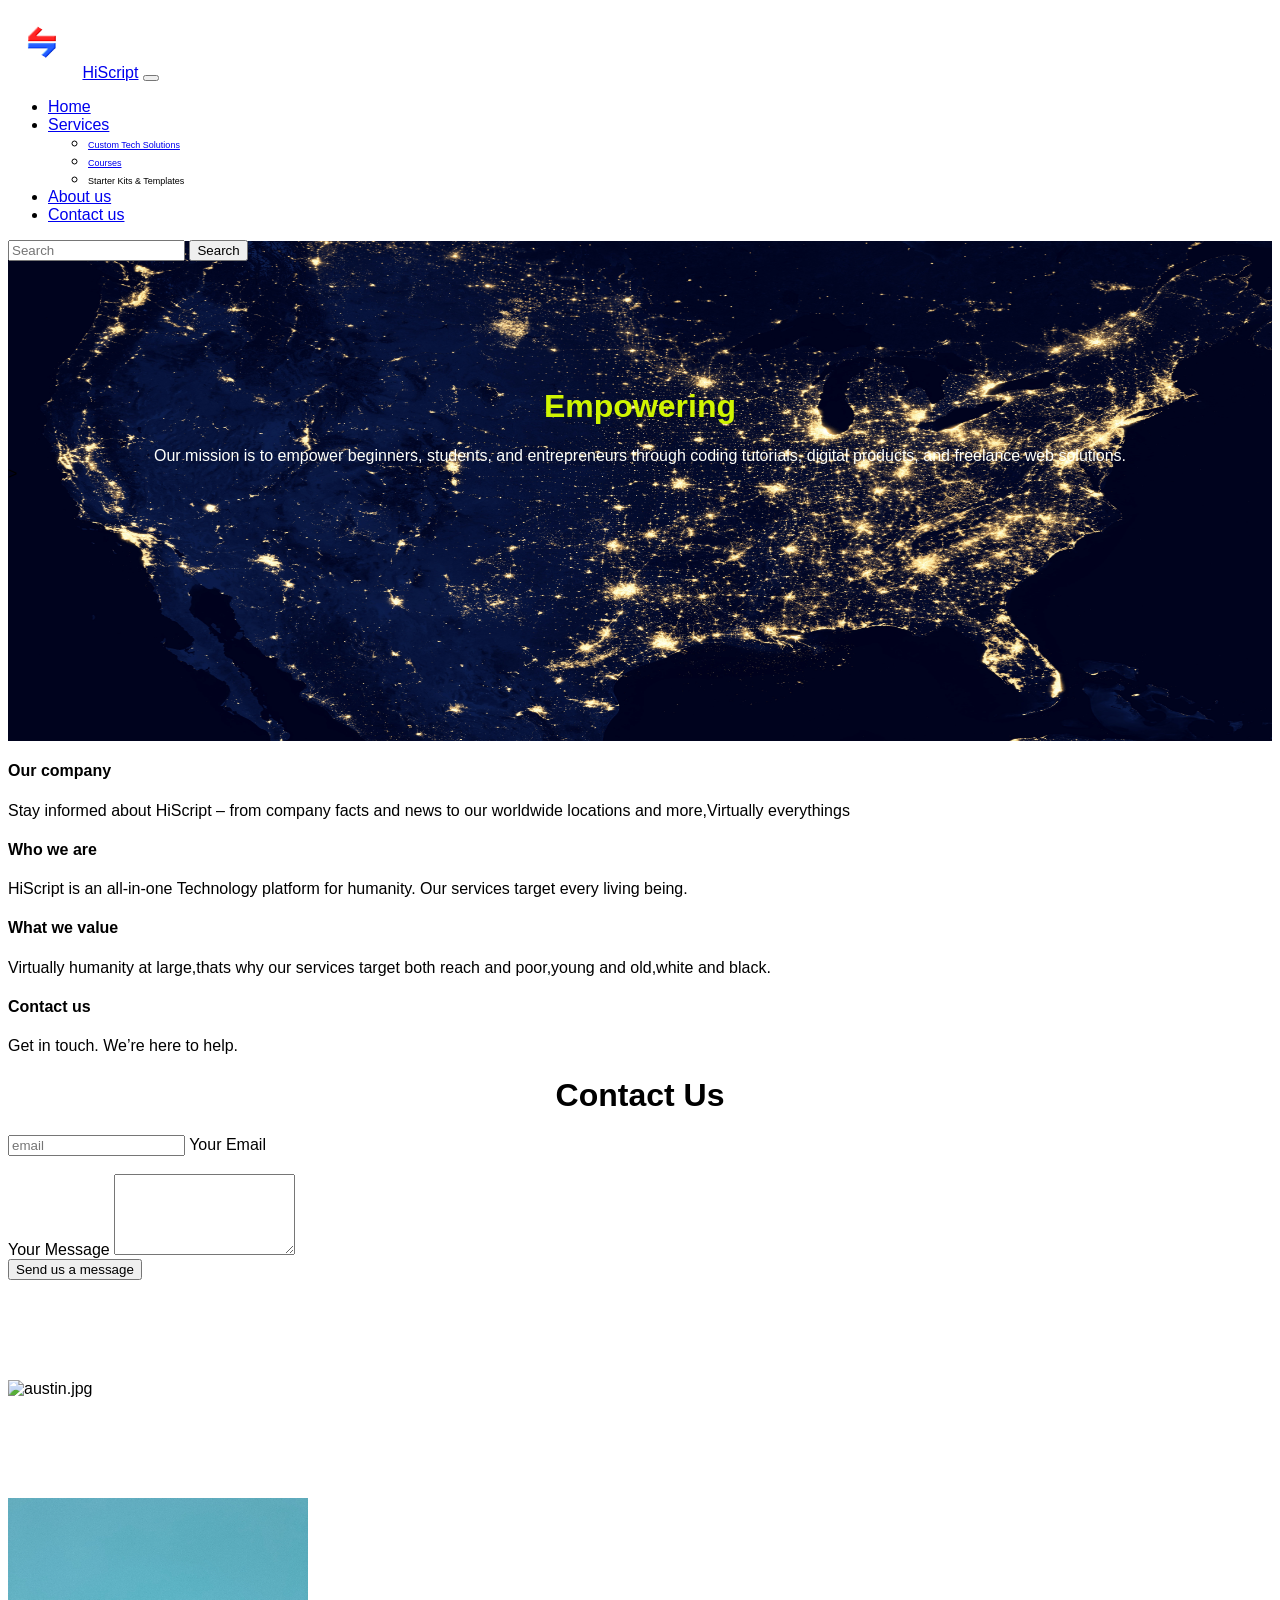
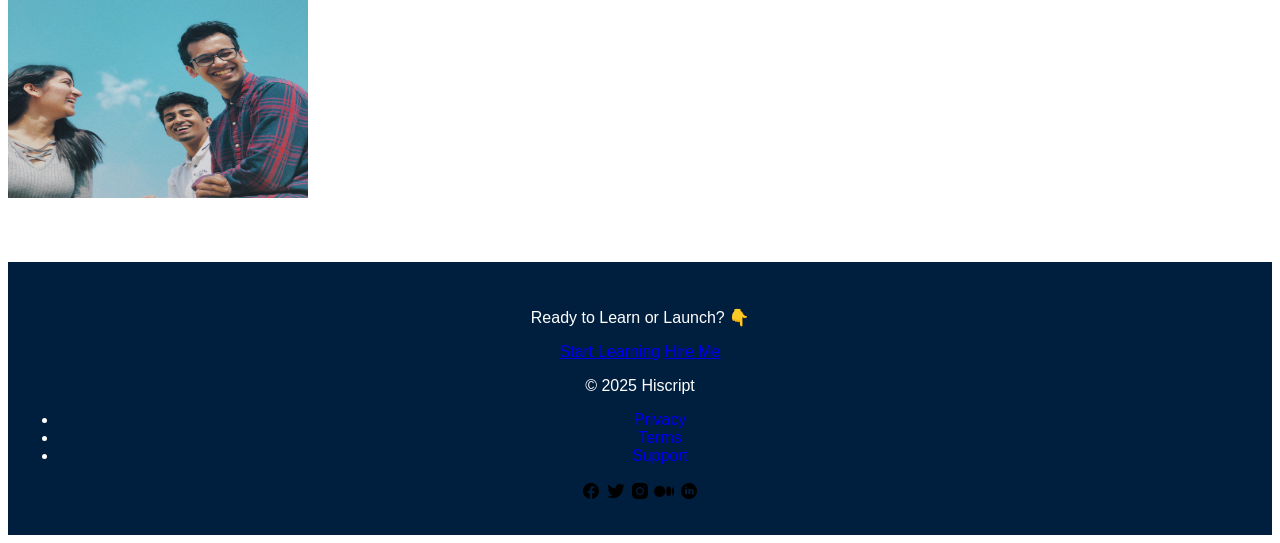
==== about.html @ d9910b29 "Add website files" ====
<!DOCTYPE html>
<html>
    <head>
        <meta charset="utf-8">
        <meta name="viewport" content="width=device-width, initial-scale=1">
        <link href="css/bootstrap.min.css" rel="stylesheet">
        <link href="nav.css" rel="stylesheet">
        <link rel="SHORTCUT ICON" type="image/x-icon" href="logo.png">
        <title>HiScript - Official Home Page
        A home of opportunities
        </title>
        
    </head>
    <body>
        <!--navbar-->
        <nav class="navbar navbar-expand-md navbar-dark fixed-top bg-dark">
            <div class="container-fluid">
                <img src="logo.png" alt="logo" width="70px" height="70px">
                <a class="navbar-brand" href="index.html">HiScript</a>
                <button class="navbar-toggler" type="button" data-bs-toggle="collapse" data-bs-target="#navbarCollapse"
                aria-controls="navbarCollapse" aria-expanded="false" aria-label="Toggle navigation">
                <span class="navbar-toggler-icon"></span>
                </button>
                <div class="collapse navbar-collapse" id="navbarCollapse">
                    <ul class="navbar-nav me-auto mb-2 mb-md-0">
                        <li class="nav-item">
                            <a class="nav-link active" aria-current="page" href="index.html">Home</a>
                        </li>

                       <li class="nav-item dropdown">
                            <a class="nav-link dropdown-toggle" href="#" id="dropdown01" 
                            data-bs-toggle="dropdown" aria-expanded="false" 
                            >Services</a>
                            <ul class="dropdown-menu" aria-labelledby="dropdown01">
                            <li><a class="dropdown-item" href="custom.html" target="_blank" style=" font-style: inherit; font-size: xx-small;">Custom Tech Solutions</a></li>
                            <li><a class="dropdown-item" href="course.html" target="_blank" style=" font-style: inherit; font-size: xx-small;">Courses</a></li>
                            <li><a class="dropdown-item"  onclick="signUp()" style=" font-style: inherit; font-size: xx-small;">Starter Kits & Templates</a></li>
                            
                            </ul>
                        </li>

                        <li class="nav-item">
                            <a class="nav-link active" aria-current="page" href="about.html">About us</a>
                        </li>

                        <li class="nav-item">
                            <a class="nav-link active" aria-current="page" href="book.html">Contact us</a>
                        </li>

                        
                    </ul>
                    <form class="d-flex" role="search">
                        <input class="form-control me-2" type="search" placeholder="Search" aria-label="Search">
                        <button class="btn btn-primary" type="submit">Search</button>
                    </form>
                </div>
            
            </div>

        </nav>

        <!--content-->
        <main>
            <div class="col-md-12" id="navc">
        
                <div class="container-fluid-py-5">
            
                
                    <p class="col-md-8 fs-4" style="margin-top: 0px; color: aliceblue;"><br>
                        <br><br><br><br><br><br>
                        <center>
                        <h1 class="display-5 fw-bold" style=" color: rgb(208, 245, 2); ">Empowering </h1>
                        <span style= " color: rgb(254, 255, 250);"> Our mission is to  empower beginners, students, and 
                            entrepreneurs through coding 
                            tutorials, digital products, and freelance web solutions.</span></center
                    </p>
                    >
                </div>
                        
                    
                
            </div>	
            
            
            <div class="a-example-divider"></div>

            <div class="container">
                <div class="row">
                    <div class="col-sm-3 themed-grid-col">
                        <h4>Our company</h4>
                        <p>Stay informed about HiScript – from company facts and news
                            to our worldwide locations and more,Virtually
                            everythings</p>
                    </div>
                    <div class="col-sm-3 themed-grid-col"><h4>Who we are</h4>
                        <p>HiScript is an all-in-one Technology platform for humanity.
                            Our services target every living being.</p>
                    </div>
                    <div class="col-sm-3 themed-grid-col"><h4>What we value</h4>
                        <p>Virtually humanity at large,thats why our services 
                            target both reach and poor,young and old,white and black.
                        </div>
                    <div class="col-sm-3 themed-grid-col"><h4>Contact us</h4>
                        <p>Get in touch. We’re here to help.
                            </p>
                    </div>
                </div>
            </div>
            
            <!-- Contact Form -->
            <div class="container w-100 m-auto"  >
                <div class="row">
                    <div class="col-12-text-center">
                    <form action="https://formspree.io/f/xanbnzyd" method="POST">
                            <center>
                            <h1 class="h3 mb-3 fw-normal">Contact Us</h1></center>

                            

                            <div class="form-floating">
                                <input type="email" class="form-control" id="floatingPassword" placeholder="email">
                                <label for="floatingPassword">Your Email</label>
                            </div>

                            <div class="mb-3"><br>
                                <label for="message" class="form-label">Your Message</label>
                                <textarea name="message" class="form-control" id="message" rows="5" required></textarea>
                            </div>

                        

                            <button class="btn btn-primary w-100 py-2" type="submit" onclick="thankYou()">
                                Send us a message
                            </button>
                            

                        </form> 
                    </div>
                </div>
            </div>
            <div class="a-example-divider"></div>

            <div class="container">
                <div class="row py-4">
                    <div class="col-md-6 themed-grid-col text-center">
                        <img src="images/austin.jpg" alt="austin.jpg" width="300" height="300" 
                        style="margin-top: 100px;">
            
                    </div>

                    <div class="col-md-6 themed-grid-col text-center">
                        <img src="images/manaj.jpg" alt="austin.jpg" width="300" height="300"
                        style="margin-top: 100px;">
                    </div>
                    
                </div>
                        
                
            </div>

         
        
            <!-- Footer -->
            <footer class="footer">
                <p>Ready to Learn or Launch? 👇</p>
                <a href="course.html" class="btn btn-outline-light">Start Learning</a>
                <a href="book.html" class="btn btn-light">Hire Me</a>
                <p class="mt-3">© 2025 Hiscript</p>
                
                <ul class="list-inline">
                <li class="list-inline-item"><a href="#" style="text-decoration: none;">Privacy</a></li>
                <li class="list-inline-item"><a href="#" style="text-decoration: none;">Terms</a></li>
                <li class="list-inline-item"><a href="#" style="text-decoration: none;">Support</a></li>
                </ul>

                
                <div class="social">
                    
                <a href="#" target="_blank"><img src="images/fso.png" height="20" width="20"></a>

                <a href="#" target="_blank"><img src="images/social (2).png" height="20" width="20"></a>

                <a href="#" target="_blank"><img src="images/social (3).png" height="20" width="20"></a>

                <a href="#" target="_blank"><img src="images/social (4).png" height="20" width="20"></a>

                <a href="#" target="_blank"><img src="images/social (5).png" height="20" width="20"></a>

                </div>
            </footer>
        </main>


        <script src="js/bootstrap.bundle.min.js"></script>
        <script src="book.js"></script>
    </body>
</html>
---- nav.css ----
body {
      font-family: 'Segoe UI', sans-serif;
    }
    .hero {
      background: linear-gradient(135deg, #001f3f, #0074d9);
      color: white;
      padding: 100px 20px;
      text-align: center;
    }

    .hero h1{
        margin-top: 100px;
    }
    .section-title {
      font-size: 1.8rem;
      font-weight: 600;
      margin-top: 60px;
      margin-bottom: 30px;
    }
    .cta-buttons a {
      margin: 10px;
    }
    .footer {
      background-color: #001f3f;
      color: white;
      text-align: center;
      padding: 30px 10px;
      margin-top: 60px;
    }

    .form-signin {
    max-width: 330px;
    padding: 1rem;
    background-image: url("images/diana-polekhina-G0yOf-OF-SA-unsplash.jpg");
    }

    #navcoll{background-image: url('images/lap.jpg');
        background-size: 100% 100%; height: 500px; margin-bottom: 10px; margin-top:-20px; }
    
    #navcok{background-image: url('images/lon\ \(2\).jpg');
                            background-size: 100% 100%;  
                            height: 500px; margin-bottom: 10px; margin-top:-20px; }
    
    #navc{background-image: url('images/nasa.jpg');
          background-size: 100% 100%; height: 500px; margin-bottom: 10px; margin-top: -20px; }
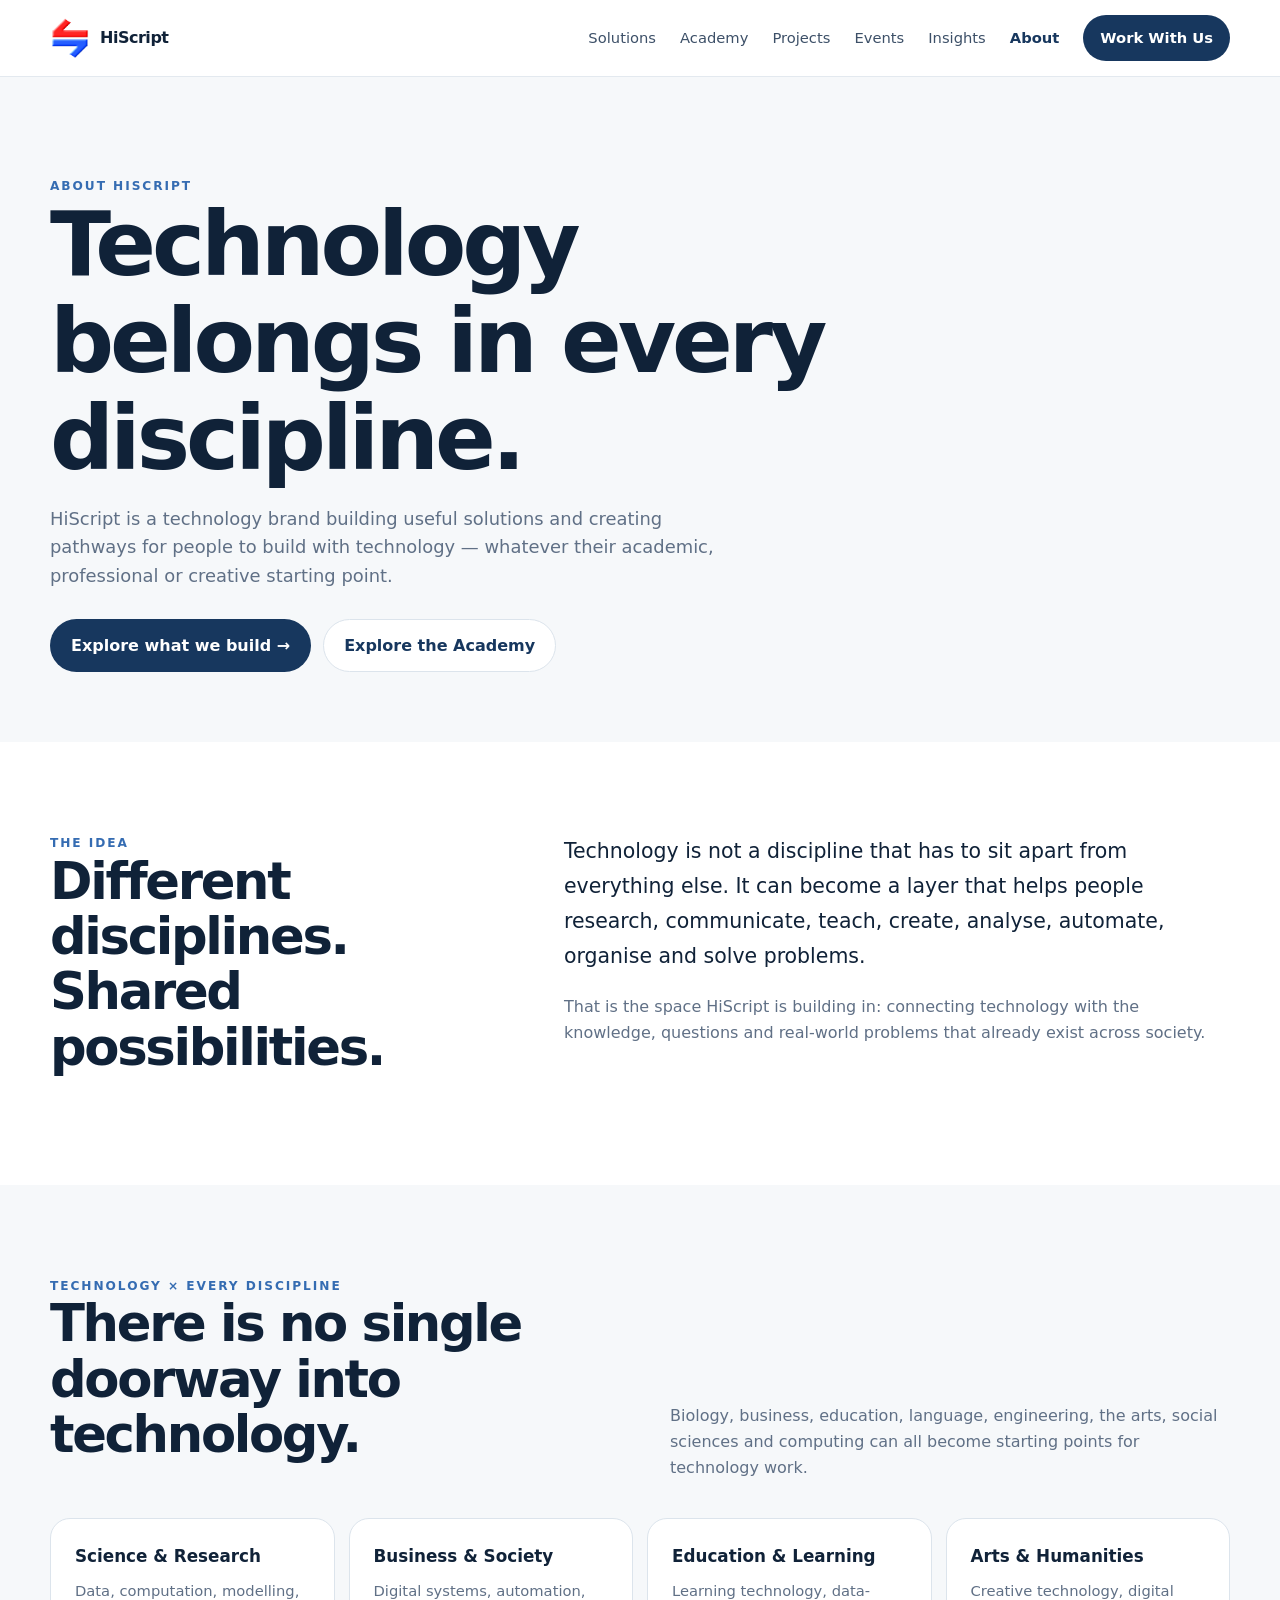
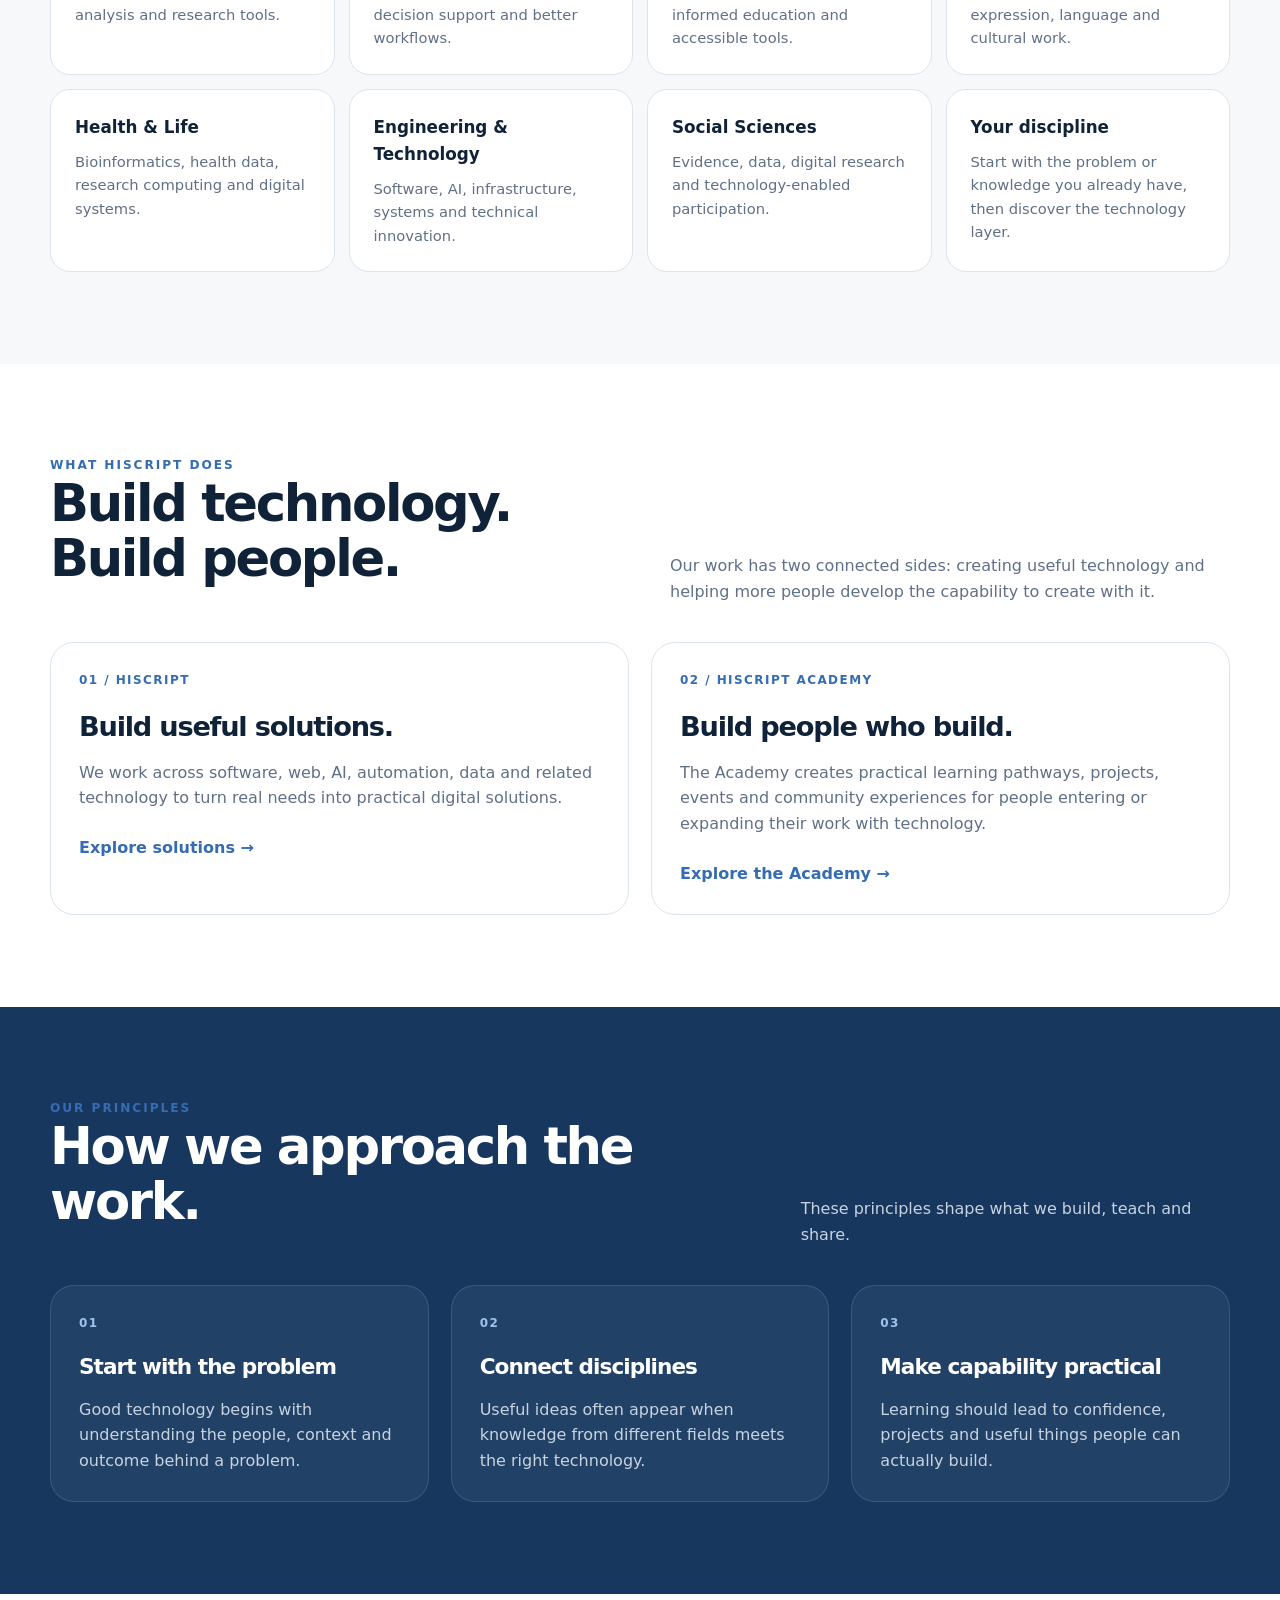
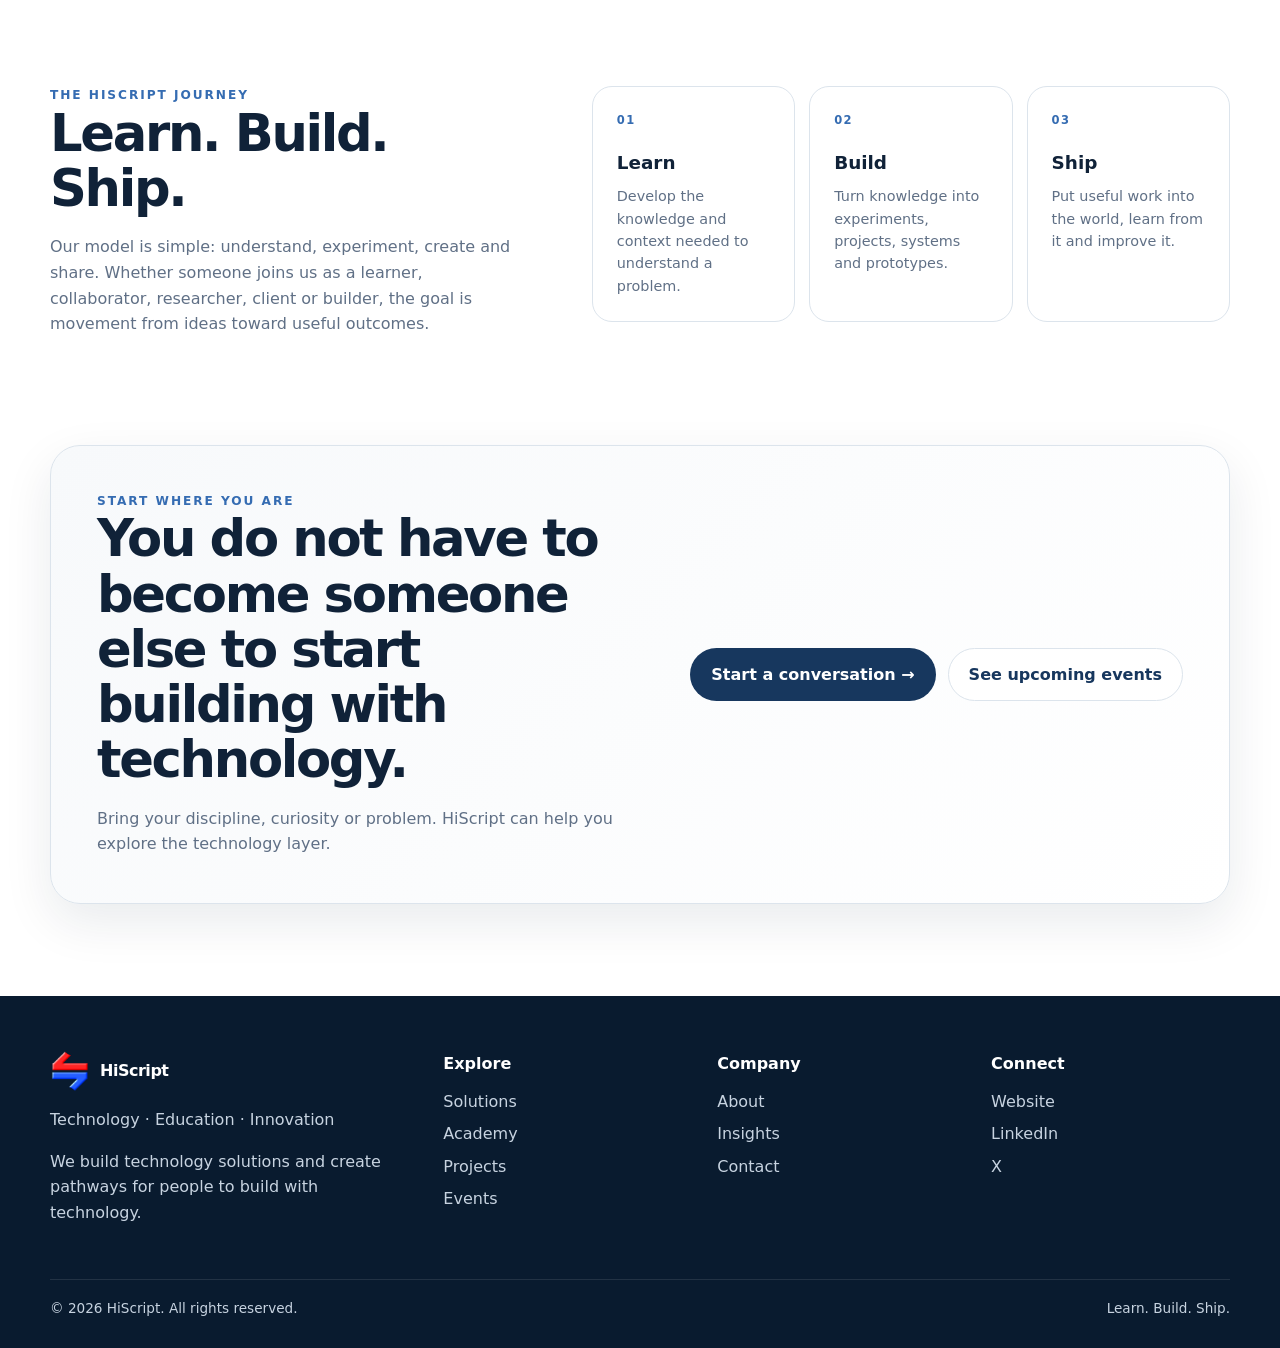
==== commit bfb54c01: "Launch final HiScript website" ====
--- a/about.html
+++ b/about.html
@@ -1,197 +1,60 @@
-<!DOCTYPE html>
-<html>
-    <head>
-        <meta charset="utf-8">
-        <meta name="viewport" content="width=device-width, initial-scale=1">
-        <link href="css/bootstrap.min.css" rel="stylesheet">
-        <link href="nav.css" rel="stylesheet">
-        <link rel="SHORTCUT ICON" type="image/x-icon" href="logo.png">
-        <title>HiScript - Official Home Page
-        A home of opportunities
-        </title>
-        
-    </head>
-    <body>
-        <!--navbar-->
-        <nav class="navbar navbar-expand-md navbar-dark fixed-top bg-dark">
-            <div class="container-fluid">
-                <img src="logo.png" alt="logo" width="70px" height="70px">
-                <a class="navbar-brand" href="index.html">HiScript</a>
-                <button class="navbar-toggler" type="button" data-bs-toggle="collapse" data-bs-target="#navbarCollapse"
-                aria-controls="navbarCollapse" aria-expanded="false" aria-label="Toggle navigation">
-                <span class="navbar-toggler-icon"></span>
-                </button>
-                <div class="collapse navbar-collapse" id="navbarCollapse">
-                    <ul class="navbar-nav me-auto mb-2 mb-md-0">
-                        <li class="nav-item">
-                            <a class="nav-link active" aria-current="page" href="index.html">Home</a>
-                        </li>
+<!doctype html>
+<html lang="en">
+<head>
+<meta charset="utf-8"><meta name="viewport" content="width=device-width, initial-scale=1">
+<meta name="description" content="Learn about HiScript: a technology brand building useful solutions and creating pathways for people from every discipline to build with technology.">
+<link rel="icon" href="assets/logo.png"><link rel="stylesheet" href="css/styles.css">
+<title>About HiScript</title>
+  <meta name="theme-color" content="#17375e">
+  <meta name="robots" content="index, follow">
+  <link rel="canonical" href="https://hi-script.github.io/about.html">
+  <meta property="og:type" content="website">
+  <meta property="og:site_name" content="HiScript">
+  <meta property="og:title" content="About HiScript">
+  <meta property="og:description" content="Learn about HiScript: a technology brand building useful solutions and creating pathways for people from every discipline to build with technology.">
+  <meta property="og:url" content="https://hi-script.github.io/about.html">
+  <meta property="og:image" content="https://hi-script.github.io/assets/logo.png">
+  <meta name="twitter:card" content="summary">
+  <meta name="twitter:title" content="About HiScript">
+  <meta name="twitter:description" content="Learn about HiScript: a technology brand building useful solutions and creating pathways for people from every discipline to build with technology.">
+  <meta name="twitter:image" content="https://hi-script.github.io/assets/logo.png">
+</head>
+<body><a class="skip-link" href="#main-content">Skip to content</a>
+<header class="site-header">
+  <div class="container nav">
+    <a class="brand" href="index.html" aria-label="HiScript home"><img src="assets/logo.png" alt="HiScript logo"><span>HiScript</span></a>
+    <button class="menu-btn" aria-label="Open navigation" aria-expanded="false">☰</button>
+    <nav class="nav-links" aria-label="Primary navigation"><a href="solutions.html">Solutions</a><a href="academy.html">Academy</a><a href="projects.html">Projects</a><a href="events.html">Events</a><a href="insights.html">Insights</a><a href="about.html" class="active" aria-current="page">About</a><a class="nav-cta" href="contact.html">Work With Us</a></nav>
+  </div>
+</header>
+<main id="main-content">
+<section class="page-hero about-hero"><div class="container"><div class="kicker">About HiScript</div><h1>Technology belongs in every discipline.</h1><p>HiScript is a technology brand building useful solutions and creating pathways for people to build with technology — whatever their academic, professional or creative starting point.</p><div class="actions"><a class="btn btn-primary" href="solutions.html">Explore what we build →</a><a class="btn btn-secondary" href="academy.html">Explore the Academy</a></div></div></section>
 
-                       <li class="nav-item dropdown">
-                            <a class="nav-link dropdown-toggle" href="#" id="dropdown01" 
-                            data-bs-toggle="dropdown" aria-expanded="false" 
-                            >Services</a>
-                            <ul class="dropdown-menu" aria-labelledby="dropdown01">
-                            <li><a class="dropdown-item" href="custom.html" target="_blank" style=" font-style: inherit; font-size: xx-small;">Custom Tech Solutions</a></li>
-                            <li><a class="dropdown-item" href="course.html" target="_blank" style=" font-style: inherit; font-size: xx-small;">Courses</a></li>
-                            <li><a class="dropdown-item"  onclick="signUp()" style=" font-style: inherit; font-size: xx-small;">Starter Kits & Templates</a></li>
-                            
-                            </ul>
-                        </li>
+<section><div class="container"><div class="about-intro"><div><div class="kicker">The idea</div><h2>Different disciplines. Shared possibilities.</h2></div><div><p class="lead">Technology is not a discipline that has to sit apart from everything else. It can become a layer that helps people research, communicate, teach, create, analyse, automate, organise and solve problems.</p><p class="muted">That is the space HiScript is building in: connecting technology with the knowledge, questions and real-world problems that already exist across society.</p></div></div></div></section>
 
-                        <li class="nav-item">
-                            <a class="nav-link active" aria-current="page" href="about.html">About us</a>
-                        </li>
+<section class="bridge"><div class="container"><div class="section-head"><div><div class="kicker">Technology × Every Discipline</div><h2>There is no single doorway into technology.</h2></div><p>Biology, business, education, language, engineering, the arts, social sciences and computing can all become starting points for technology work.</p></div><div class="about-discipline-grid">
+<div class="about-discipline"><strong>Science & Research</strong><span>Data, computation, modelling, analysis and research tools.</span></div>
+<div class="about-discipline"><strong>Business & Society</strong><span>Digital systems, automation, decision support and better workflows.</span></div>
+<div class="about-discipline"><strong>Education & Learning</strong><span>Learning technology, data-informed education and accessible tools.</span></div>
+<div class="about-discipline"><strong>Arts & Humanities</strong><span>Creative technology, digital expression, language and cultural work.</span></div>
+<div class="about-discipline"><strong>Health & Life</strong><span>Bioinformatics, health data, research computing and digital systems.</span></div>
+<div class="about-discipline"><strong>Engineering & Technology</strong><span>Software, AI, infrastructure, systems and technical innovation.</span></div>
+<div class="about-discipline"><strong>Social Sciences</strong><span>Evidence, data, digital research and technology-enabled participation.</span></div>
+<div class="about-discipline"><strong>Your discipline</strong><span>Start with the problem or knowledge you already have, then discover the technology layer.</span></div>
+</div></div></section>
 
-                        <li class="nav-item">
-                            <a class="nav-link active" aria-current="page" href="book.html">Contact us</a>
-                        </li>
+<section><div class="container"><div class="section-head"><div><div class="kicker">What HiScript does</div><h2>Build technology. Build people.</h2></div><p>Our work has two connected sides: creating useful technology and helping more people develop the capability to create with it.</p></div><div class="split"><article class="card about-side-card"><div class="num">01 / HiScript</div><h3>Build useful solutions.</h3><p>We work across software, web, AI, automation, data and related technology to turn real needs into practical digital solutions.</p><a class="text-link" href="solutions.html">Explore solutions →</a></article><article class="card about-side-card"><div class="num">02 / HiScript Academy</div><h3>Build people who build.</h3><p>The Academy creates practical learning pathways, projects, events and community experiences for people entering or expanding their work with technology.</p><a class="text-link" href="academy.html">Explore the Academy →</a></article></div></div></section>
 
-                        
-                    </ul>
-                    <form class="d-flex" role="search">
-                        <input class="form-control me-2" type="search" placeholder="Search" aria-label="Search">
-                        <button class="btn btn-primary" type="submit">Search</button>
-                    </form>
-                </div>
-            
-            </div>
+<section class="dark about-principles"><div class="container"><div class="section-head"><div><div class="kicker">Our principles</div><h2>How we approach the work.</h2></div><p>These principles shape what we build, teach and share.</p></div><div class="grid-3"><div class="card"><div class="num">01</div><h3>Start with the problem</h3><p>Good technology begins with understanding the people, context and outcome behind a problem.</p></div><div class="card"><div class="num">02</div><h3>Connect disciplines</h3><p>Useful ideas often appear when knowledge from different fields meets the right technology.</p></div><div class="card"><div class="num">03</div><h3>Make capability practical</h3><p>Learning should lead to confidence, projects and useful things people can actually build.</p></div></div></div></section>
 
-        </nav>
+<section><div class="container"><div class="about-journey"><div><div class="kicker">The HiScript journey</div><h2>Learn. Build. Ship.</h2><p class="muted">Our model is simple: understand, experiment, create and share. Whether someone joins us as a learner, collaborator, researcher, client or builder, the goal is movement from ideas toward useful outcomes.</p></div><div class="journey-steps"><div><span>01</span><strong>Learn</strong><p>Develop the knowledge and context needed to understand a problem.</p></div><div><span>02</span><strong>Build</strong><p>Turn knowledge into experiments, projects, systems and prototypes.</p></div><div><span>03</span><strong>Ship</strong><p>Put useful work into the world, learn from it and improve it.</p></div></div></div></div></section>
 
-        <!--content-->
-        <main>
-            <div class="col-md-12" id="navc">
-        
-                <div class="container-fluid-py-5">
-            
-                
-                    <p class="col-md-8 fs-4" style="margin-top: 0px; color: aliceblue;"><br>
-                        <br><br><br><br><br><br>
-                        <center>
-                        <h1 class="display-5 fw-bold" style=" color: rgb(208, 245, 2); ">Empowering </h1>
-                        <span style= " color: rgb(254, 255, 250);"> Our mission is to  empower beginners, students, and 
-                            entrepreneurs through coding 
-                            tutorials, digital products, and freelance web solutions.</span></center
-                    </p>
-                    >
-                </div>
-                        
-                    
-                
-            </div>	
-            
-            
-            <div class="a-example-divider"></div>
-
-            <div class="container">
-                <div class="row">
-                    <div class="col-sm-3 themed-grid-col">
-                        <h4>Our company</h4>
-                        <p>Stay informed about HiScript – from company facts and news
-                            to our worldwide locations and more,Virtually
-                            everythings</p>
-                    </div>
-                    <div class="col-sm-3 themed-grid-col"><h4>Who we are</h4>
-                        <p>HiScript is an all-in-one Technology platform for humanity.
-                            Our services target every living being.</p>
-                    </div>
-                    <div class="col-sm-3 themed-grid-col"><h4>What we value</h4>
-                        <p>Virtually humanity at large,thats why our services 
-                            target both reach and poor,young and old,white and black.
-                        </div>
-                    <div class="col-sm-3 themed-grid-col"><h4>Contact us</h4>
-                        <p>Get in touch. We’re here to help.
-                            </p>
-                    </div>
-                </div>
-            </div>
-            
-            <!-- Contact Form -->
-            <div class="container w-100 m-auto"  >
-                <div class="row">
-                    <div class="col-12-text-center">
-                    <form action="https://formspree.io/f/xanbnzyd" method="POST">
-                            <center>
-                            <h1 class="h3 mb-3 fw-normal">Contact Us</h1></center>
-
-                            
-
-                            <div class="form-floating">
-                                <input type="email" class="form-control" id="floatingPassword" placeholder="email">
-                                <label for="floatingPassword">Your Email</label>
-                            </div>
-
-                            <div class="mb-3"><br>
-                                <label for="message" class="form-label">Your Message</label>
-                                <textarea name="message" class="form-control" id="message" rows="5" required></textarea>
-                            </div>
-
-                        
-
-                            <button class="btn btn-primary w-100 py-2" type="submit" onclick="thankYou()">
-                                Send us a message
-                            </button>
-                            
-
-                        </form> 
-                    </div>
-                </div>
-            </div>
-            <div class="a-example-divider"></div>
-
-            <div class="container">
-                <div class="row py-4">
-                    <div class="col-md-6 themed-grid-col text-center">
-                        <img src="images/austin.jpg" alt="austin.jpg" width="300" height="300" 
-                        style="margin-top: 100px;">
-            
-                    </div>
-
-                    <div class="col-md-6 themed-grid-col text-center">
-                        <img src="images/manaj.jpg" alt="austin.jpg" width="300" height="300"
-                        style="margin-top: 100px;">
-                    </div>
-                    
-                </div>
-                        
-                
-            </div>
-
-         
-        
-            <!-- Footer -->
-            <footer class="footer">
-                <p>Ready to Learn or Launch? 👇</p>
-                <a href="course.html" class="btn btn-outline-light">Start Learning</a>
-                <a href="book.html" class="btn btn-light">Hire Me</a>
-                <p class="mt-3">© 2025 Hiscript</p>
-                
-                <ul class="list-inline">
-                <li class="list-inline-item"><a href="#" style="text-decoration: none;">Privacy</a></li>
-                <li class="list-inline-item"><a href="#" style="text-decoration: none;">Terms</a></li>
-                <li class="list-inline-item"><a href="#" style="text-decoration: none;">Support</a></li>
-                </ul>
-
-                
-                <div class="social">
-                    
-                <a href="#" target="_blank"><img src="images/fso.png" height="20" width="20"></a>
-
-                <a href="#" target="_blank"><img src="images/social (2).png" height="20" width="20"></a>
-
-                <a href="#" target="_blank"><img src="images/social (3).png" height="20" width="20"></a>
-
-                <a href="#" target="_blank"><img src="images/social (4).png" height="20" width="20"></a>
-
-                <a href="#" target="_blank"><img src="images/social (5).png" height="20" width="20"></a>
-
-                </div>
-            </footer>
-        </main>
-
-
-        <script src="js/bootstrap.bundle.min.js"></script>
-        <script src="book.js"></script>
-    </body>
-</html>+<section class="about-cta"><div class="container"><div class="insights-cta"><div><div class="kicker">Start where you are</div><h2>You do not have to become someone else to start building with technology.</h2><p>Bring your discipline, curiosity or problem. HiScript can help you explore the technology layer.</p></div><div class="actions"><a class="btn btn-primary" href="contact.html">Start a conversation →</a><a class="btn btn-secondary" href="events.html">See upcoming events</a></div></div></div></section>
+</main>
+<footer class="footer">
+  <div class="container footer-grid"><div><a class="brand" href="index.html"><img src="assets/logo.png" alt="HiScript logo"><span style="color:#fff">HiScript</span></a><p style="max-width:310px">Technology · Education · Innovation</p><p>We build technology solutions and create pathways for people to build with technology.</p></div>
+  <div><h4>Explore</h4><ul><li><a href="solutions.html">Solutions</a></li><li><a href="academy.html">Academy</a></li><li><a href="projects.html">Projects</a></li><li><a href="events.html">Events</a></li></ul></div>
+  <div><h4>Company</h4><ul><li><a href="about.html">About</a></li><li><a href="insights.html">Insights</a></li><li><a href="contact.html">Contact</a></li></ul></div>
+  <div><h4>Connect</h4><ul><li><a href="https://hi-script.github.io/" rel="noopener noreferrer" target="_blank">Website</a></li><li><a href="https://www.linkedin.com/company/hiscript/" rel="noopener noreferrer" target="_blank">LinkedIn</a></li><li><a href="https://x.com/HiScript_" rel="noopener noreferrer" target="_blank">X</a></li></ul></div></div>
+  <div class="container footer-bottom"><span>© <span data-year></span> HiScript. All rights reserved.</span><span>Learn. Build. Ship.</span></div>
+</footer><script src="js/main.js"></script></body></html>
--- a/css/styles.css
+++ b/css/styles.css
@@ -0,0 +1,203 @@
+
+:root{
+  --navy:#17375E;
+  --navy-2:#0E2745;
+  --red:#D83B43;
+  --blue:#356CB2;
+  --ink:#102238;
+  --muted:#607086;
+  --line:#DCE4EC;
+  --paper:#F6F8FA;
+  --white:#FFFFFF;
+  --shadow:0 18px 50px rgba(16,34,56,.09);
+  --radius:24px;
+  --max:1180px;
+}
+*{box-sizing:border-box}
+html{scroll-behavior:smooth}
+body{margin:0;font-family:Inter,ui-sans-serif,system-ui,-apple-system,BlinkMacSystemFont,"Segoe UI",sans-serif;color:var(--ink);background:var(--white);line-height:1.6}
+a{color:inherit;text-decoration:none}
+img{max-width:100%;display:block}
+.container{width:min(var(--max),calc(100% - 40px));margin-inline:auto}
+.site-header{position:sticky;top:0;z-index:50;background:rgba(255,255,255,.92);backdrop-filter:blur(16px);border-bottom:1px solid rgba(220,228,236,.8)}
+.nav{height:76px;display:flex;align-items:center;justify-content:space-between;gap:24px}
+.brand{display:flex;align-items:center;gap:10px;font-weight:800;letter-spacing:-.03em}
+.brand img{width:40px;height:40px;object-fit:contain}
+.nav-links{display:flex;align-items:center;gap:24px;font-size:.92rem;color:#3d5068}
+.nav-links a:hover{color:var(--navy)}
+.nav-cta{padding:11px 17px;border-radius:999px;background:var(--navy);color:white!important;font-weight:700}
+.menu-btn{display:none;border:1px solid var(--line);background:white;border-radius:10px;padding:9px 11px;font-size:1.1rem}
+.hero{padding:112px 0 92px;background:
+ radial-gradient(circle at 82% 18%,rgba(53,108,178,.13),transparent 28%),
+ radial-gradient(circle at 10% 75%,rgba(216,59,67,.08),transparent 24%),
+ linear-gradient(180deg,#fff 0%,#f7f9fb 100%);overflow:hidden}
+.hero-grid{display:grid;grid-template-columns:1.05fr .95fr;gap:70px;align-items:center}
+.eyebrow,.kicker{font-size:.76rem;font-weight:800;letter-spacing:.16em;text-transform:uppercase;color:var(--blue)}
+h1,h2,h3{line-height:1.08;letter-spacing:-.045em;margin:0 0 18px}
+h1{font-size:clamp(3rem,7vw,6.3rem);max-width:850px}
+h2{font-size:clamp(2rem,4vw,3.5rem)}
+h3{font-size:1.35rem}
+.lead{font-size:clamp(1.05rem,1.6vw,1.28rem);color:var(--muted);max-width:680px}
+.actions{display:flex;flex-wrap:wrap;gap:12px;margin-top:30px}
+.btn{display:inline-flex;align-items:center;justify-content:center;gap:8px;border:1px solid transparent;border-radius:999px;padding:13px 20px;font-weight:750;transition:.2s ease}
+.btn-primary{background:var(--navy);color:#fff}.btn-primary:hover{transform:translateY(-2px);box-shadow:var(--shadow)}
+.btn-secondary{background:#fff;border-color:var(--line);color:var(--navy)}.btn-secondary:hover{border-color:#b9c7d6}
+.hero-visual{min-height:440px;border:1px solid var(--line);border-radius:36px;background:#fff;box-shadow:var(--shadow);position:relative;overflow:hidden}
+.hero-visual:before,.hero-visual:after{content:"";position:absolute;border:1px solid rgba(53,108,178,.18);border-radius:50%}
+.hero-visual:before{width:420px;height:420px;left:-100px;top:40px}
+.hero-visual:after{width:300px;height:300px;right:-40px;bottom:-70px;border-color:rgba(216,59,67,.18)}
+.network{position:absolute;inset:0;background-image:linear-gradient(rgba(23,55,94,.06) 1px,transparent 1px),linear-gradient(90deg,rgba(23,55,94,.06) 1px,transparent 1px);background-size:34px 34px}
+.node{position:absolute;border:1px solid rgba(23,55,94,.18);background:rgba(255,255,255,.86);backdrop-filter:blur(8px);padding:18px;border-radius:18px;box-shadow:0 12px 30px rgba(16,34,56,.08);font-weight:800}
+.node small{display:block;color:var(--muted);font-weight:600;margin-top:4px}
+.node.a{left:10%;top:18%}.node.b{right:12%;top:34%}.node.c{left:28%;bottom:16%}.node.d{right:24%;bottom:13%}
+.dot{position:absolute;width:11px;height:11px;border-radius:50%;background:var(--red);box-shadow:0 0 0 7px rgba(216,59,67,.1)}
+.dot.one{left:30%;top:39%}.dot.two{left:61%;top:51%}.dot.three{left:46%;bottom:27%}
+section{padding:92px 0}
+.section-head{display:flex;justify-content:space-between;gap:30px;align-items:end;margin-bottom:38px}
+.section-head p{max-width:560px;color:var(--muted);margin:0}
+.muted{color:var(--muted)}
+.grid-2{display:grid;grid-template-columns:repeat(2,1fr);gap:22px}
+.grid-3{display:grid;grid-template-columns:repeat(3,1fr);gap:22px}
+.card{border:1px solid var(--line);border-radius:var(--radius);padding:28px;background:#fff}
+.card:hover{box-shadow:var(--shadow)}
+.card .num{font-size:.75rem;font-weight:850;letter-spacing:.12em;color:var(--blue);text-transform:uppercase;margin-bottom:22px}
+.card p{color:var(--muted);margin-bottom:0}
+.split{display:grid;grid-template-columns:1fr 1fr;gap:22px}
+.dark{background:var(--navy);color:white}.dark .muted,.dark p{color:#C7D3E0}.dark .card{background:rgba(255,255,255,.05);border-color:rgba(255,255,255,.12)}
+.pill{display:inline-flex;padding:7px 11px;border:1px solid var(--line);border-radius:999px;color:var(--muted);font-size:.82rem;margin:4px}
+.bridge{background:var(--paper)}
+.bridge-map{display:grid;grid-template-columns:repeat(3,1fr);gap:12px;margin-top:34px}
+.bridge-item{padding:22px;border-radius:18px;background:#fff;border:1px solid var(--line)}
+.bridge-item strong{display:block;font-size:1.1rem}.arrow{color:var(--red);font-weight:900;margin:8px 0}
+.feature{background:linear-gradient(135deg,#102C4C,#17375E);color:#fff;border-radius:32px;padding:46px}
+.feature p{color:#CAD6E4;max-width:700px}
+.quote{font-size:clamp(1.7rem,3vw,2.7rem);font-weight:800;letter-spacing:-.04em;max-width:850px}
+.footer{padding:55px 0 28px;background:#091B2F;color:#C7D3E0}
+.footer-grid{display:grid;grid-template-columns:1.5fr repeat(3,1fr);gap:35px}
+.footer a{color:#C7D3E0}.footer a:hover{color:#fff}
+.footer h4{color:#fff;margin:0 0 12px}.footer ul{list-style:none;padding:0;margin:0}.footer li{margin:7px 0}
+.footer-bottom{border-top:1px solid rgba(255,255,255,.1);margin-top:38px;padding-top:18px;font-size:.85rem;display:flex;justify-content:space-between;gap:20px}
+.page-hero{padding:100px 0 70px;background:var(--paper)}
+.page-hero p{max-width:700px;color:var(--muted);font-size:1.12rem}
+.form-grid{display:grid;grid-template-columns:1fr 1fr;gap:16px}.field{display:flex;flex-direction:column;gap:7px}.field.full{grid-column:1/-1}
+label{font-weight:700;font-size:.9rem}input,textarea,select{width:100%;padding:14px 15px;border:1px solid var(--line);border-radius:12px;font:inherit;background:#fff}textarea{min-height:160px;resize:vertical}
+.notice{padding:14px 16px;border-left:3px solid var(--red);background:#fff7f7;border-radius:8px;color:#6c4a4d}
+@media(max-width:900px){
+ .hero-grid,.split,.grid-2{grid-template-columns:1fr}.grid-3{grid-template-columns:1fr 1fr}.bridge-map{grid-template-columns:1fr 1fr}
+ .nav-links{display:none;position:absolute;left:20px;right:20px;top:70px;background:white;border:1px solid var(--line);border-radius:18px;padding:14px;box-shadow:var(--shadow);flex-direction:column;align-items:stretch}
+ .nav-links.open{display:flex}.nav-links a{padding:10px 12px}.nav-cta{text-align:center}.menu-btn{display:block}
+ .hero{padding-top:80px}.hero-visual{min-height:360px}.footer-grid{grid-template-columns:1fr 1fr}
+}
+@media(max-width:620px){
+ .container{width:min(var(--max),calc(100% - 28px))}section{padding:70px 0}.hero{padding:70px 0 65px}
+ .grid-3,.bridge-map,.form-grid{grid-template-columns:1fr}.footer-grid{grid-template-columns:1fr}.footer-bottom{flex-direction:column}
+ h1{font-size:clamp(2.7rem,15vw,4.2rem)}.feature{padding:30px 24px}
+}
+
+
+/* HiScript 2.0 QA refinements */
+:focus-visible{outline:3px solid rgba(53,108,178,.35);outline-offset:3px}
+.skip-link{position:absolute;left:12px;top:-60px;z-index:100;padding:10px 14px;background:var(--navy);color:#fff;border-radius:10px;font-weight:700}
+.skip-link:focus{top:12px}
+main{scroll-margin-top:90px}
+.nav-links a{transition:color .18s ease}
+.nav-links a.active{color:var(--navy);font-weight:800}
+.hero-copy{position:relative;z-index:2}
+.hero-visual{isolation:isolate}
+.hero-visual .network{z-index:0}
+.hero-visual .node,.hero-visual .dot{z-index:2}
+.hero-visual .node{min-width:145px}
+.card{transition:transform .18s ease,box-shadow .18s ease,border-color .18s ease}
+.card:hover{transform:translateY(-3px);border-color:#c8d4df}
+.btn:focus-visible,.nav-cta:focus-visible{outline-offset:4px}
+.section-rule{height:1px;background:var(--line);margin:0}
+@media(max-width:900px){
+  .hero-grid{gap:42px}
+  .section-head{align-items:flex-start;flex-direction:column}
+  .hero-visual{min-height:340px}
+}
+@media(max-width:620px){
+  .nav{height:70px}
+  .brand img{width:36px;height:38px}
+  .hero-visual{min-height:300px;border-radius:26px}
+  .hero-visual .node{min-width:0;padding:13px;font-size:.86rem}
+  .hero-visual .node small{font-size:.72rem}
+  .node.a{left:6%;top:14%}.node.b{right:6%;top:31%}.node.c{left:16%;bottom:13%}.node.d{right:8%;bottom:9%}
+}
+@media(prefers-reduced-motion:reduce){
+  html{scroll-behavior:auto}
+  *,*::before,*::after{transition:none!important;animation:none!important}
+}
+
+.card .pill{background:var(--paper);border-color:#d7e0e8;color:#4f6278}.card .pill + .pill{margin-left:4px}
+
+/* Projects page */
+.project-grid{align-items:stretch}
+.project-card{display:flex;flex-direction:column;height:100%;min-height:390px}
+.project-featured{border-top:4px solid var(--blue)}
+.project-top{display:flex;align-items:flex-start;justify-content:space-between;gap:12px;margin-bottom:16px}
+.project-top .num{margin-bottom:0}
+.project-status{font-size:.72rem;font-weight:800;letter-spacing:.08em;text-transform:uppercase;color:var(--muted);white-space:nowrap}
+.project-card p{color:var(--muted)}
+.project-tags{margin-top:auto;padding-top:14px;margin-bottom:18px}
+.project-card .text-link{color:var(--blue);font-weight:800}
+.project-card .text-link:hover{color:var(--navy)}
+@media(max-width:900px){.project-card{min-height:0}}
+
+/* Step 5 — Events page */
+.event-hero{padding:108px 0 92px;background:radial-gradient(circle at 82% 18%,rgba(53,108,178,.14),transparent 28%),radial-gradient(circle at 10% 78%,rgba(216,59,67,.08),transparent 25%),linear-gradient(180deg,#fff 0%,#f7f9fb 100%);overflow:hidden}
+.event-hero-grid{display:grid;grid-template-columns:1.08fr .92fr;gap:70px;align-items:center}
+.event-hero h1{max-width:780px}
+.event-hero-panel{min-height:470px;border:1px solid var(--line);border-radius:36px;background:#fff;box-shadow:var(--shadow);position:relative;overflow:hidden;background-image:linear-gradient(rgba(23,55,94,.055) 1px,transparent 1px),linear-gradient(90deg,rgba(23,55,94,.055) 1px,transparent 1px);background-size:34px 34px}
+.event-hero-panel:before,.event-hero-panel:after{content:"";position:absolute;border:1px solid rgba(53,108,178,.16);border-radius:50%;pointer-events:none}
+.event-hero-panel:before{width:390px;height:390px;left:-95px;top:55px}.event-hero-panel:after{width:300px;height:300px;right:-75px;bottom:-70px;border-color:rgba(216,59,67,.16)}
+.event-orbit{position:absolute;width:245px;height:245px;border:1px dashed rgba(53,108,178,.28);border-radius:50%;left:50%;top:50%;transform:translate(-50%,-50%)}
+.event-center{position:absolute;left:50%;top:50%;transform:translate(-50%,-50%);width:145px;height:145px;border-radius:50%;background:var(--navy);color:#fff;display:flex;flex-direction:column;align-items:center;justify-content:center;text-align:center;box-shadow:0 18px 45px rgba(16,34,56,.18);z-index:2}
+.event-center span{font-size:.68rem;letter-spacing:.14em;text-transform:uppercase;color:#a9c6e5;font-weight:800}.event-center strong{font-size:1.2rem;line-height:1.02;margin-top:7px;letter-spacing:-.04em}
+.event-stat{position:absolute;z-index:3;border:1px solid rgba(23,55,94,.14);background:rgba(255,255,255,.9);backdrop-filter:blur(10px);border-radius:18px;padding:14px 17px;box-shadow:0 12px 30px rgba(16,34,56,.08);min-width:142px}.event-stat strong{display:block;font-size:1rem}.event-stat span{display:block;color:var(--muted);font-size:.78rem;margin-top:2px}.stat-one{left:8%;top:12%}.stat-two{right:8%;top:27%}.stat-three{left:7%;bottom:18%}.stat-four{right:10%;bottom:10%}
+.event-feature{padding-top:0}.event-feature-card{padding:48px}.event-feature-card h2{max-width:760px}.event-theme{font-size:1.05rem}.event-meta-grid{display:grid;grid-template-columns:repeat(4,1fr);gap:12px;margin-top:30px}.event-meta-grid>div{padding:17px 18px;border:1px solid rgba(255,255,255,.14);border-radius:16px;background:rgba(255,255,255,.045)}.meta-label{display:block;font-size:.72rem;letter-spacing:.12em;text-transform:uppercase;color:#9fc3ee;font-weight:800;margin-bottom:5px}.event-meta-grid strong{font-size:.95rem}.event-light-btn{background:#fff;color:var(--navy)}.event-light-btn:hover{transform:translateY(-2px);box-shadow:0 12px 30px rgba(0,0,0,.12)}
+.programme-card{min-height:360px}.programme-day{font-size:.75rem;font-weight:850;letter-spacing:.12em;color:var(--blue);text-transform:uppercase;margin-bottom:18px}.event-list{margin:22px 0 0;padding-left:20px;color:var(--muted)}.event-list li{margin:9px 0}.event-pathways{padding:92px 0}.event-pathways .bridge-item{background:rgba(255,255,255,.055);border-color:rgba(255,255,255,.12);color:#fff}.event-pathways .bridge-item span{color:#c7d3e0}.event-register{display:flex;align-items:center;justify-content:space-between;gap:40px;padding:42px 46px;border:1px solid var(--line);border-radius:28px;background:linear-gradient(135deg,#f7f9fb,#fff);box-shadow:var(--shadow)}.event-register h2{margin-bottom:10px}.event-register p{color:var(--muted);max-width:700px;margin:0}.awareness-follow{padding-top:0}
+@media(max-width:900px){.event-hero-grid{grid-template-columns:1fr;gap:42px}.event-hero-panel{min-height:390px}.event-meta-grid{grid-template-columns:1fr 1fr}.event-register{align-items:flex-start;flex-direction:column}.event-pathways{padding:70px 0}}
+@media(max-width:620px){.event-hero{padding:78px 0 68px}.event-hero-panel{min-height:330px;border-radius:26px}.event-orbit{width:190px;height:190px}.event-center{width:115px;height:115px}.event-center strong{font-size:1rem}.event-stat{min-width:0;padding:11px 12px}.event-stat strong{font-size:.82rem}.event-stat span{font-size:.67rem}.stat-one{left:5%;top:9%}.stat-two{right:5%;top:23%}.stat-three{left:5%;bottom:17%}.stat-four{right:5%;bottom:8%}.event-feature-card{padding:30px 24px}.event-meta-grid{grid-template-columns:1fr}.event-register{padding:30px 24px;border-radius:22px}}
+
+/* Step 6 — Insights / Knowledge Hub */
+.insights-hero{padding:108px 0 92px;background:radial-gradient(circle at 80% 20%,rgba(53,108,178,.13),transparent 29%),radial-gradient(circle at 12% 78%,rgba(216,59,67,.07),transparent 25%),linear-gradient(180deg,#fff 0%,#f7f9fb 100%);overflow:hidden}
+.insights-hero-grid{display:grid;grid-template-columns:1fr 1fr;gap:70px;align-items:center}.insights-hero h1{max-width:760px}.insights-hero-panel{min-height:500px;border:1px solid var(--line);border-radius:36px;background:#fff;box-shadow:var(--shadow);position:relative;overflow:hidden;background-image:linear-gradient(rgba(23,55,94,.05) 1px,transparent 1px),linear-gradient(90deg,rgba(23,55,94,.05) 1px,transparent 1px);background-size:34px 34px}.insights-hero-panel:before{content:"";position:absolute;width:500px;height:500px;border:1px solid rgba(53,108,178,.12);border-radius:50%;left:50%;top:50%;transform:translate(-50%,-50%)}.insight-ring{position:absolute;border:1px dashed rgba(53,108,178,.2);border-radius:50%;left:50%;top:50%;transform:translate(-50%,-50%)}.ring-one{width:310px;height:310px}.ring-two{width:200px;height:200px;border-color:rgba(216,59,67,.18)}.insight-core{position:absolute;left:50%;top:50%;transform:translate(-50%,-50%);width:150px;height:150px;border-radius:50%;background:var(--navy);color:#fff;display:flex;flex-direction:column;align-items:center;justify-content:center;text-align:center;box-shadow:0 18px 45px rgba(16,34,56,.18);z-index:3}.insight-core span{font-size:.68rem;letter-spacing:.14em;text-transform:uppercase;color:#a9c6e5;font-weight:800}.insight-core strong{font-size:1.05rem;line-height:1.05;margin-top:7px;letter-spacing:-.04em}.insight-node{position:absolute;z-index:4;border:1px solid rgba(23,55,94,.14);background:rgba(255,255,255,.92);backdrop-filter:blur(10px);border-radius:17px;padding:13px 15px;box-shadow:0 12px 30px rgba(16,34,56,.08);font-weight:800;font-size:.9rem}.insight-node small{display:block;color:var(--muted);font-size:.7rem;font-weight:600;margin-top:2px}.in-one{left:7%;top:12%}.in-two{right:7%;top:19%}.in-three{left:4%;bottom:20%}.in-four{right:7%;bottom:13%}.in-five{left:38%;bottom:5%}.in-six{right:37%;top:5%}.insight-feature-grid{display:grid;grid-template-columns:1.15fr .85fr;gap:22px}.insight-feature-card{border-radius:30px;padding:42px;background:linear-gradient(135deg,#102c4c,#17375e);color:#fff;min-height:320px}.insight-feature-card.light{background:var(--paper);border:1px solid var(--line);color:var(--ink)}.insight-feature-card p{max-width:680px;color:#cad6e4}.insight-feature-card.light p{color:var(--muted)}.insight-label{font-size:.73rem;font-weight:850;letter-spacing:.12em;text-transform:uppercase;color:#9fc3ee;margin-bottom:18px}.insight-feature-card.light .insight-label{color:var(--blue)}.insight-feature-card h3{font-size:clamp(1.7rem,3vw,2.45rem);max-width:780px}.text-link{color:var(--blue);font-weight:800}.insight-feature-card:not(.light) .text-link{color:#fff}.pill-row{margin-top:20px}.insight-pillar-grid .card{min-height:300px}.insight-format{min-height:245px}.awareness-grid{display:grid;grid-template-columns:repeat(4,1fr);gap:14px}.awareness-card{border:1px solid rgba(255,255,255,.12);border-radius:20px;background:rgba(255,255,255,.05);padding:24px}.awareness-card span{display:block;color:#9fc3ee;font-size:.72rem;font-weight:850;letter-spacing:.12em;margin-bottom:18px}.awareness-card strong{font-size:1.1rem}.awareness-card p{color:#c7d3e0;font-size:.92rem;margin:10px 0 0}.insights-cta{display:flex;align-items:center;justify-content:space-between;gap:40px;padding:46px;border:1px solid var(--line);border-radius:30px;background:linear-gradient(135deg,#f7f9fb,#fff);box-shadow:var(--shadow)}.insights-cta h2{max-width:750px}.insights-cta p{color:var(--muted);max-width:700px;margin:0}.insights-cta .actions{margin-top:0;flex-shrink:0}
+@media(max-width:1000px){.insights-hero-grid{grid-template-columns:1fr;gap:42px}.insights-hero-panel{min-height:430px}.insight-feature-grid{grid-template-columns:1fr}.awareness-grid{grid-template-columns:1fr 1fr}.insights-cta{align-items:flex-start;flex-direction:column}.insights-cta .actions{margin-top:4px}}
+@media(max-width:620px){.insights-hero{padding:78px 0 68px}.insights-hero-panel{min-height:350px;border-radius:26px}.insight-core{width:115px;height:115px}.insight-core strong{font-size:.85rem}.ring-one{width:220px;height:220px}.ring-two{width:145px;height:145px}.insight-node{padding:10px 11px;font-size:.72rem}.insight-node small{font-size:.58rem}.in-one{left:4%;top:9%}.in-two{right:4%;top:20%}.in-three{left:3%;bottom:18%}.in-four{right:4%;bottom:9%}.in-five{left:31%;bottom:2%}.in-six{right:28%;top:3%}.insight-feature-card{padding:30px 24px;min-height:0}.awareness-grid{grid-template-columns:1fr}.insights-cta{padding:30px 24px;border-radius:22px}}
+
+/* Step 8 — About / brand story */
+.about-hero h1{max-width:900px}
+.about-hero .actions{margin-top:28px}
+.about-intro{display:grid;grid-template-columns:.8fr 1.2fr;gap:70px;align-items:start}
+.about-intro h2{max-width:520px}
+.about-intro .lead{font-size:1.28rem;line-height:1.7;color:var(--ink);margin-top:0}
+.about-discipline-grid{display:grid;grid-template-columns:repeat(4,1fr);gap:14px;margin-top:34px}
+.about-discipline{padding:24px;border:1px solid var(--line);border-radius:20px;background:#fff;min-height:145px}
+.about-discipline strong{display:block;font-size:1.05rem;margin-bottom:9px}
+.about-discipline span{display:block;color:var(--muted);font-size:.92rem;line-height:1.6}
+.about-side-card{min-height:245px}
+.about-side-card h3{font-size:1.7rem}
+.about-side-card .text-link{display:inline-block;margin-top:24px}
+.about-principles .card{background:rgba(255,255,255,.05);border-color:rgba(255,255,255,.12)}
+.about-principles .card p{color:#c7d3e0}
+.about-principles .card .num{color:#9fc3ee}
+.about-journey{display:grid;grid-template-columns:.85fr 1.15fr;gap:70px;align-items:start}
+.journey-steps{display:grid;grid-template-columns:repeat(3,1fr);gap:14px}
+.journey-steps>div{padding:24px;border:1px solid var(--line);border-radius:20px;background:#fff}
+.journey-steps span{display:block;color:var(--blue);font-size:.72rem;font-weight:850;letter-spacing:.12em;margin-bottom:18px}
+.journey-steps strong{display:block;font-size:1.15rem;margin-bottom:8px}
+.journey-steps p{color:var(--muted);font-size:.9rem;margin:0;line-height:1.55}
+.about-cta{padding-top:0}
+@media (max-width: 900px){.about-intro,.about-journey{grid-template-columns:1fr;gap:35px}.about-discipline-grid{grid-template-columns:1fr 1fr}}
+@media (max-width: 640px){.about-discipline-grid,.journey-steps{grid-template-columns:1fr}.about-intro .lead{font-size:1.12rem}.about-hero .actions{align-items:stretch;flex-direction:column}.about-hero .btn{width:100%}}
+
+/* Step 9 — Contact & collaboration refinements */
+.contact-intro{max-width:720px}.contact-grid{display:grid;grid-template-columns:1.05fr .95fr;gap:28px;align-items:start}.contact-card{height:100%}.contact-options{display:grid;gap:14px;margin-top:24px}.contact-option{display:flex;gap:14px;align-items:flex-start;padding:18px;border:1px solid var(--line);border-radius:18px;background:var(--surface)}.contact-option strong{display:block;margin-bottom:5px}.contact-option p{margin:0;color:var(--muted);font-size:.94rem}.contact-icon{width:38px;height:38px;display:grid;place-items:center;border-radius:12px;background:var(--soft);font-weight:800;flex:0 0 auto}.contact-note{margin-top:18px;padding:16px 18px;border-left:3px solid currentColor;background:var(--soft);border-radius:0 14px 14px 0}.contact-note p{margin:0;color:var(--muted)}.route-grid{display:grid;grid-template-columns:repeat(3,1fr);gap:18px}.route-card{padding:24px;border:1px solid var(--line);border-radius:18px;background:var(--surface)}.route-card h3{margin:0 0 8px}.route-card p{color:var(--muted)}.route-card .text-link{display:inline-block;margin-top:8px;font-weight:700}.event-cta{display:flex;justify-content:space-between;gap:24px;align-items:center;padding:28px;border-radius:22px;background:var(--ink);color:#fff}.event-cta p{color:rgba(255,255,255,.75);margin:7px 0 0}.event-cta .btn{white-space:nowrap}@media(max-width:800px){.contact-grid,.route-grid{grid-template-columns:1fr}.event-cta{align-items:flex-start;flex-direction:column}.event-cta .btn{white-space:normal}}
+
+.form-note{margin-top:1rem;color:var(--muted);min-height:1.5em}
+
+/* Step 10 — form and production polish */
+.form-honey{position:absolute!important;left:-10000px!important;width:1px!important;height:1px!important;opacity:0!important;pointer-events:none!important}
+.btn:disabled{opacity:.65;cursor:wait}
+@media(max-width:620px){input,textarea,select{font-size:16px}}
